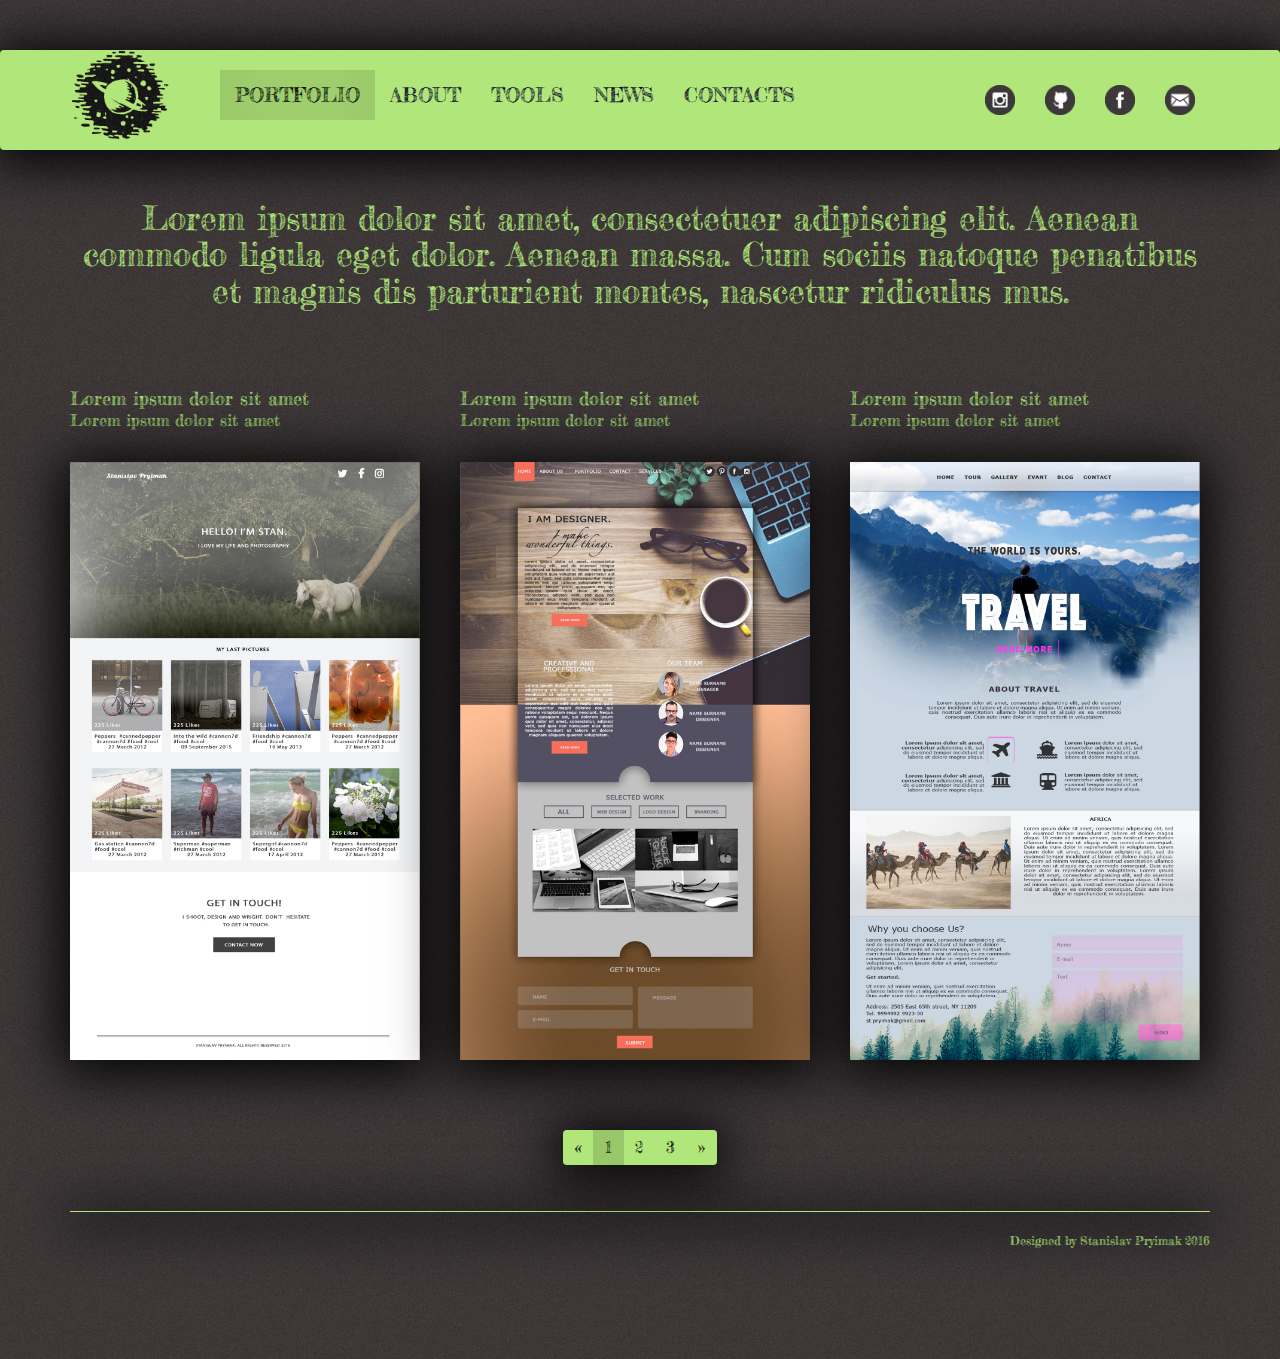
==== index.html @ afab1bfb "initial commit" ====
<!DOCTYPE html>
<html lang="en">
  <head>
    <meta charset="utf-8">
    <meta http-equiv="X-UA-Compatible" content="IE=edge">
    <meta name="viewport" content="width=device-width, initial-scale=1">
    <link href="https://fonts.googleapis.com/css?family=Fredericka+the+Great|Open+Sans|Questrial" rel="stylesheet">
    <!-- The above 3 meta tags *must* come first in the head; any other head content must come *after* these tags -->
    <title>Portfolio_SP</title>

    <!-- Bootstrap -->
    <link href="css/bootstrap.min.css" rel="stylesheet">
    <link href="css/style.css" rel="stylesheet">


    <!-- HTML5 shim and Respond.js for IE8 support of HTML5 elements and media queries -->
    <!-- WARNING: Respond.js doesn't work if you view the page via file:// -->
    <!--[if lt IE 9]>
      <script src="https://oss.maxcdn.com/html5shiv/3.7.3/html5shiv.min.js"></script>
      <script src="https://oss.maxcdn.com/respond/1.4.2/respond.min.js"></script>
    <![endif]-->
    <style type="text/css">
body {background-image: url(images/bg.jpg)}
    </style>
  </head>
  <body>  
<header>
	    <nav class="navbar navbar-default menu">
		  <div class="container">
		    <!-- Brand and toggle get grouped for better mobile display -->
		    <div class="navbar-header">
		      <button type="button" class="navbar-toggle collapsed" data-toggle="collapse" data-target="#bs-example-navbar-collapse-1" aria-expanded="false">
		        <span class="sr-only">Toggle navigation</span>
		        <span class="icon-bar"></span>
		        <span class="icon-bar"></span>
		        <span class="icon-bar"></span>
		      </button>
		      <a class="navbar-brand" href="#"><img src="images/logo1.png" alt="logo"></a>
		    </div>

		    <!-- Collect the nav links, forms, and other content for toggling -->
		    <div class="collapse navbar-collapse" id="bs-example-navbar-collapse-1">
		      <ul class="nav navbar-nav">
		        <li class="active-link"><a href="#">Portfolio</a></li>
		        <li><a href="#">About</a></li>
		        <li><a href="#">Tools</a></li>
		        <li><a href="#">News</a></li>
		        <li><a href="#">Contacts</a></li>		   
		      </ul>
		    <ul class="nav navbar-nav navbar-right icons">
		    	<li><a href="#"><img src="images/instagram.png" height="30" width="30"></a></li>
		    	<li><a href="#"><img src="images/github.png" height="30" width="30"></a></li>
		    	<li><a href="#"><img src="images/facebook.png" height="30" width="30"></a></li>
		    	<li><a href="#"><img src="images/mail.png" height="30" width="30"></a></li>
		    </ul>
		     
		    
		    </div><!-- /.navbar-collapse -->
		    <span class="glyphicon glyphicon-globe globe"></span>
		  </div><!-- /.container-->

		</nav>
</header>

         <div class="content">
         	<div class="container">
               <div class="slogan">
                <h1>Lorem ipsum dolor sit amet, consectetuer adipiscing elit. Aenean commodo ligula eget dolor. Aenean massa. Cum sociis natoque penatibus et magnis dis parturient montes, nascetur ridiculus mus. </h1>
             </div>
                <div class="row">
                  <div class="card-row clearfix">
                    <div class="col-md-4">
                    	<div class="project">
                    		<h4>Lorem ipsum dolor sit amet</h4>
                    		<p>Lorem ipsum dolor sit amet</p>
                    		<a href="#"><img src="images/1.jpg" width="350"></a>
                    	</div>
                    </div>
                    <div class="col-md-4">
                    <div class="project">
                    		<h4>Lorem ipsum dolor sit amet</h4>
                    		<p>Lorem ipsum dolor sit amet</p>
                    		<a href="#"><img src="images/2.jpg" width="350"></a>
                    	</div>
                    </div>	
                    <div class="col-md-4">
                        <div class="project">
                    		<h4>Lorem ipsum dolor sit amet</h4>
                    		<p>Lorem ipsum dolor sit amet</p>
                    		<a href="#"><img src="images/3.jpg" width="350"></a>
                    	</div>
                    </div>	 	
                </div>
         	</div>

<nav class="pg" aria-label="Page navigation"> <!-- PAGGINATION -->
  <ul class="pagination">
    <li>
      <a href="#" aria-label="Previous">
        <span aria-hidden="true">&laquo;</span>
      </a>
    </li>
    <li class="active"><a href="#">1</a></li>
    <li><a href="#">2</a></li>
    <li><a href="#">3</a></li>
    <li>
      <a href="#" aria-label="Next">
        <span aria-hidden="true">&raquo;</span>
      </a>
    </li>
  </ul>
</nav>


          </div> 
        </div>

        <footer>
        	<div class="container">
             <hr>
             <p class="pull-right">Designed by Stanislav Pryimak 2016</p>
        	</div>
        </footer>


    <!-- jQuery (necessary for Bootstrap's JavaScript plugins) -->
    <script src="https://ajax.googleapis.com/ajax/libs/jquery/1.12.4/jquery.min.js"></script>
    <!-- Include all compiled plugins (below), or include individual files as needed -->
    <script src="js/bootstrap.min.js"></script>
    <script src="js/main.js"></script>
  </body>
</html>
---- css/style.css ----
body {
   font-family: 'Fredericka the Great', cursive;
   font-size: 16px;
   color: #040328;
   background-color: #b1e77a;
font-weight: normal;}

header {
	margin: 50px 0;
}
.menu {background-color: #b1e77a;
border: 0;
padding: 20px 0;
font-size: 20px;
-webkit-box-shadow: -1px 5px 53px 8px rgba(0,0,0,1);
-moz-box-shadow: -1px 5px 53px 8px rgba(0,0,0,1);
box-shadow: -1px 5px 53px 8px rgba(0,0,0,1);
}

.menu .container {position: relative;}


.navbar-brand {
	padding-right: 50px;

}

.navbar-brand img{
	position: relative;
	top: -35px;
	width: 100px;
	height: 90px;
}
.navbar-default .navbar-nav > li > a {
	color: #040328;
	text-transform: uppercase;

}
/*.navbar-default .navbar-nav > li.active-link > a*/
.navbar-default .navbar-nav > li.active-link > a {
-webkit-box-shadow: inset 3px 0px 64px 13px rgba(0,0,0,0.14);
-moz-box-shadow: inset 3px 0px 64px 13px rgba(0,0,0,0.14);
box-shadow: inset 3px 0px 64px 13px rgba(0,0,0,0.14);
	color: #000000;
}
.navbar-default .navbar-nav:not(.icons) > li > a:hover {
-webkit-box-shadow: inset 3px 0px 64px 13px rgba(0,0,0,0.14);
-moz-box-shadow: inset 3px 0px 64px 13px rgba(0,0,0,0.14);
box-shadow: inset 3px 0px 64px 13px rgba(0,0,0,0.14);
}

.globe {
	font-size: 25px;
	line-height: 50px;
	position: absolute;
	right: 20px;
	cursor: pointer;
	display: none;
}


.slogan {
	margin-bottom: 80px;
    }
.slogan h1{
	margin: 0;
	text-align: center;
	font-size: 33px;
	color: #b1e77a;
    }

.row p, h4{
    color: #b1e77a;
    margin: 0;
	text-align: left;
}

.row img{
	-webkit-box-shadow: -1px 5px 53px 8px rgba(0,0,0,1);
-moz-box-shadow: -1px 5px 53px 8px rgba(0,0,0,1);
box-shadow: -1px 5px 53px 8px rgba(0,0,0,1);
transition: all .5s;
}
.row img:hover {
	-webkit-box-shadow: 0px -1px 20px 12px rgba(177,231,122,0.43);
-moz-box-shadow: 0px -1px 20px 12px rgba(177,231,122,0.43);
box-shadow: 0px -1px 20px 12px rgba(177,231,122,0.43);
}

.project p{
	margin-bottom: 30px;
}

.card-row {
	margin-bottom: 50px;
}


.slogan h4{
    color: #b1e77a;
    margin: 0;
	text-align: left;

}
.pg {
	text-align: center;
    
}
.pagination> li > a, .pagination> li > span {
	color: #000000;
	background-color: #b1e77a;
	border: none;
} 


.pagination> li > a:hover {
color: #000000;
-webkit-box-shadow: inset 3px 0px 64px 13px rgba(0,0,0,0.14);
-moz-box-shadow: inset 3px 0px 64px 13px rgba(0,0,0,0.14);
box-shadow: inset 3px 0px 64px 13px rgba(0,0,0,0.14);
background-color: #b1e77a;
}
.pagination>.active>a, .pagination>.active>a:focus, .pagination>.active>a:hover, 
.pagination>.active>span, .pagination>.active>span:focus, .pagination>.active>span:hover{
	color: #000000;
	background-color: #b1e77a;
-webkit-box-shadow: inset 3px 0px 64px 13px rgba(0,0,0,0.14);
-moz-box-shadow: inset 3px 0px 64px 13px rgba(0,0,0,0.14);
box-shadow: inset 3px 0px 64px 13px rgba(0,0,0,0.14);
}

.pagination {
	-webkit-box-shadow: -1px 5px 53px 8px rgba(0,0,0,1);
-moz-box-shadow: -1px 5px 53px 8px rgba(0,0,0,1);
box-shadow: -1px 5px 53px 8px rgba(0,0,0,1);
transition: all .5s;
}

footer {
	margin-bottom: 100px;
}
footer hr {
	border-color: #b1e77a;
	-webkit-box-shadow: -1px 5px 53px 8px rgba(0,0,0,1);
-moz-box-shadow: -1px 5px 53px 8px rgba(0,0,0,1);
box-shadow: -1px 5px 53px 8px rgba(0,0,0,1);
}
footer p{
	color: #b1e77a;
	font-size: 12px;
}
	
/*Medium devices, Desktops */
@media only screen and (max-width: 992px) { 
  .navbar-brand {
	padding-right: 10px;
}

  .icons {
	display: none;
	position: absolute;
	right: 30px;
	top: 40px;
}
  .icons li{ 
  	float: none;
  }
  .icons li a {
  	padding: 5px;
  }

  .globe {
  	display: block;
  }
  .navbar-default .navbar-toggle:hover {
    background-color: #b1e77a;

}
.card-row {text-align: center;}
.card-row p,h4{text-align: center;}
.card-row h4{padding-top: 30px;}
.slogan {margin-bottom: 0;}
}

/* --- */
@media only screen and (min-width: 993px) {
	.icons {
		display: block !important;
	}
} 

/*Small devices, Tablets */
@media only screen and (max-width: 767px) {
	.menu {padding: 0;}
	.icons {
		display: block !important;
		position: relative;
		right: 0;
		top: 0;
	}
	.icons li {
		display: inline-block;
	}
	.globe {
		display: none;
	}
	.navbar-brand img{
	top: -15px;
	max-height: 50px;
	max-width: 50px;
}
.navbar-default .navbar-nav > li.active-link > a {
	border-bottom: 1px solid #3d383a;
	color: #000000;
	background: #b1e77a;
}
.navbar-nav > li > a {
	transition: all .3s;
}
.navbar-default .navbar-nav:not(.icons) > li > a:hover {
	border-bottom: 1px solid #3d383a;
	background: #b1e77a;
}
}


/*Extra Small devices, Tablets, Phones */
@media only screen and (max-width: 480px) {
	header,
	.slogan {
		margin-bottom: 30px;
	}
	.slogan h1 {
       font-size: 25px;
	} 
}
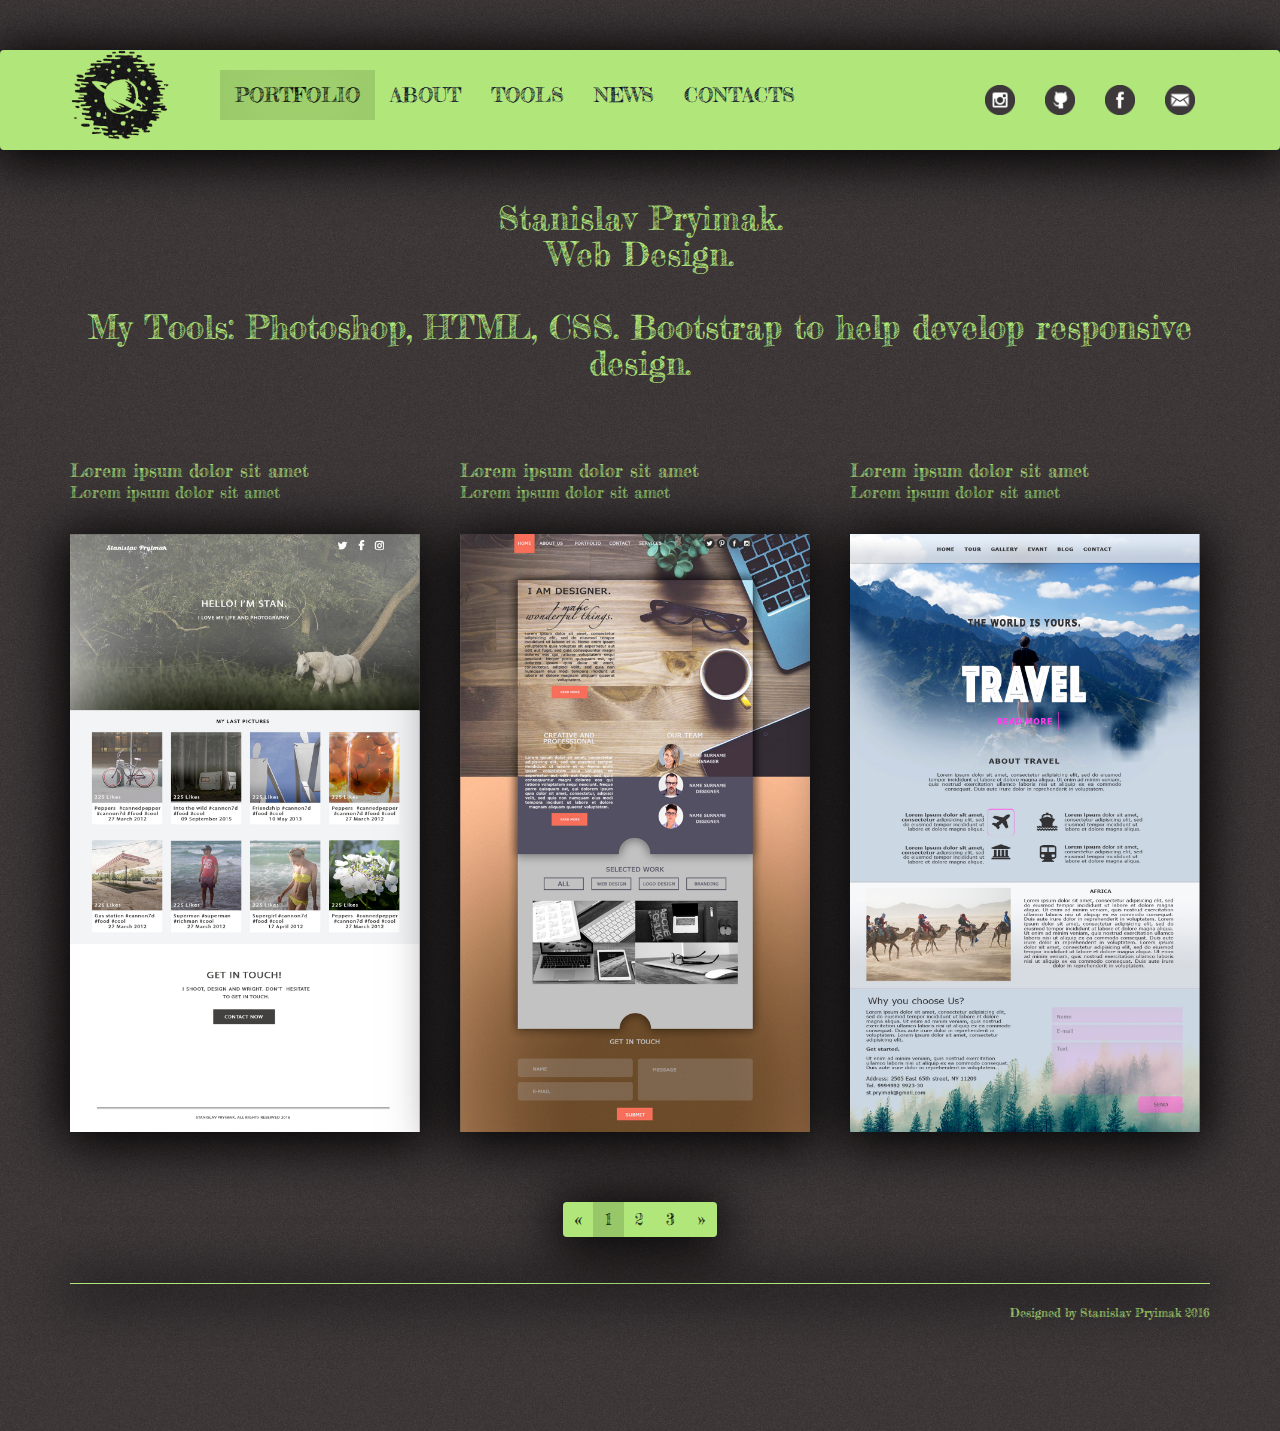
==== commit 1cb0dc74: "initiate commit" ====
--- a/index.html
+++ b/index.html
@@ -65,7 +65,8 @@
          <div class="content">
          	<div class="container">
                <div class="slogan">
-                <h1>Lorem ipsum dolor sit amet, consectetuer adipiscing elit. Aenean commodo ligula eget dolor. Aenean massa. Cum sociis natoque penatibus et magnis dis parturient montes, nascetur ridiculus mus. </h1>
+                <h1>Stanislav Pryimak. <br/> Web Design. <br/> <br/> My Tools: Photoshop, HTML, CSS. 
+                    Bootstrap to help develop responsive design. </h1>
              </div>
                 <div class="row">
                   <div class="card-row clearfix">
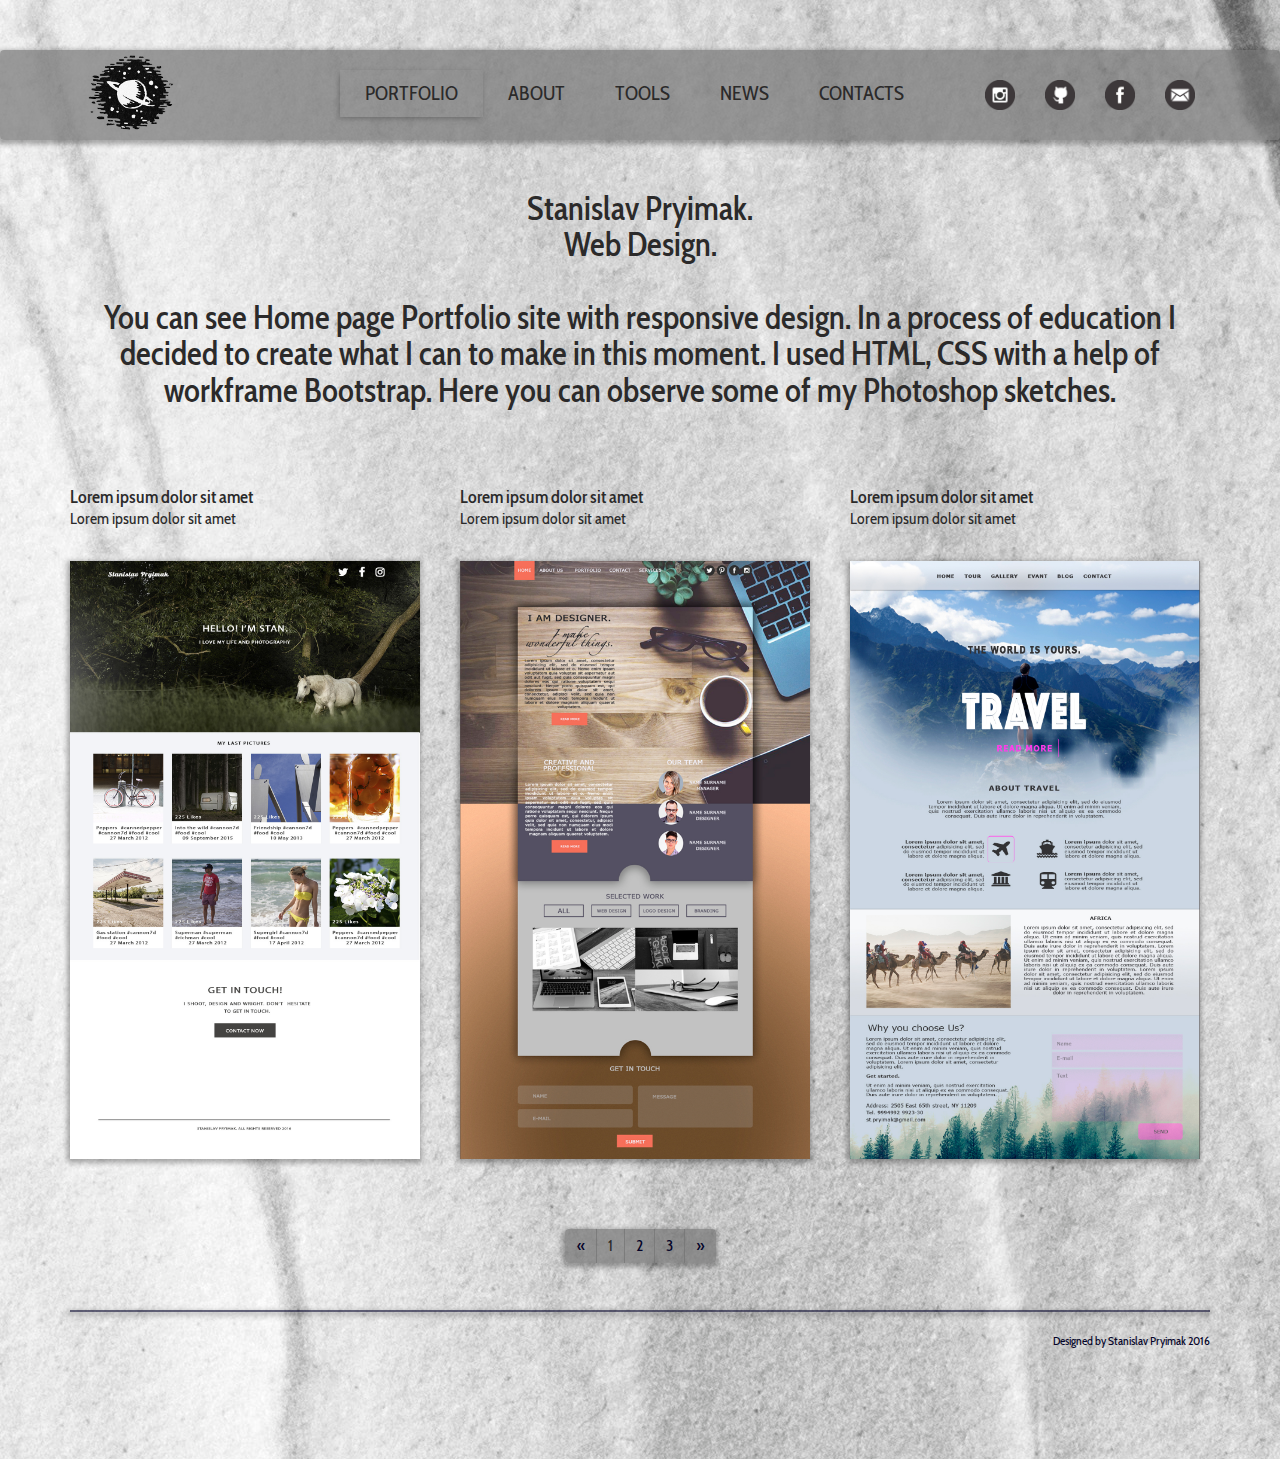
==== commit 271823ac: "initiate commite" ====
--- a/index.html
+++ b/index.html
@@ -4,7 +4,7 @@
     <meta charset="utf-8">
     <meta http-equiv="X-UA-Compatible" content="IE=edge">
     <meta name="viewport" content="width=device-width, initial-scale=1">
-    <link href="https://fonts.googleapis.com/css?family=Fredericka+the+Great|Open+Sans|Questrial" rel="stylesheet">
+    <link href="https://fonts.googleapis.com/css?family=Cabin+Condensed|Maven+Pro" rel="stylesheet">
     <!-- The above 3 meta tags *must* come first in the head; any other head content must come *after* these tags -->
     <title>Portfolio_SP</title>
 
@@ -19,9 +19,6 @@
       <script src="https://oss.maxcdn.com/html5shiv/3.7.3/html5shiv.min.js"></script>
       <script src="https://oss.maxcdn.com/respond/1.4.2/respond.min.js"></script>
     <![endif]-->
-    <style type="text/css">
-body {background-image: url(images/bg.jpg)}
-    </style>
   </head>
   <body>  
 <header>
@@ -40,7 +37,7 @@
 
 		    <!-- Collect the nav links, forms, and other content for toggling -->
 		    <div class="collapse navbar-collapse" id="bs-example-navbar-collapse-1">
-		      <ul class="nav navbar-nav">
+		      <ul class="nav navbar-nav menu_top">
 		        <li class="active-link"><a href="#">Portfolio</a></li>
 		        <li><a href="#">About</a></li>
 		        <li><a href="#">Tools</a></li>
@@ -65,8 +62,7 @@
          <div class="content">
          	<div class="container">
                <div class="slogan">
-                <h1>Stanislav Pryimak. <br/> Web Design. <br/> <br/> My Tools: Photoshop, HTML, CSS. 
-                    Bootstrap to help develop responsive design. </h1>
+                <h1>Stanislav Pryimak. <br/> Web Design. <br/> <br/>You can see Home page Portfolio site with responsive design. In a process of education I decided to create what I can to make in this moment. I used HTML, CSS with a help of workframe Bootstrap. Here you can observe some of my Photoshop sketches.   </h1>
              </div>
                 <div class="row">
                   <div class="card-row clearfix">
@@ -129,5 +125,6 @@
     <!-- Include all compiled plugins (below), or include individual files as needed -->
     <script src="js/bootstrap.min.js"></script>
     <script src="js/main.js"></script>
+     <script>document.write('<script src="http://' + (location.host || 'localhost').split(':')[0] + ':35729/livereload.js?snipver=1"></' + 'script>')</script>
   </body>
 </html> --- a/css/style.css
+++ b/css/style.css
@@ -1,20 +1,22 @@
 body {
-   font-family: 'Fredericka the Great', cursive;
+   font-family: 'Maven Pro', sans-serif;
+   font-family: 'Cabin Condensed', sans-serif;
    font-size: 16px;
    color: #040328;
-   background-color: #b1e77a;
-font-weight: normal;}
+   background-color: #737373;
+font-weight: normal;
+background-image: url(../images/bg.jpg)}
 
 header {
 	margin: 50px 0;
 }
-.menu {background-color: #b1e77a;
+.menu {background-color: rgba(115,115,115,0.7);
 border: 0;
 padding: 20px 0;
 font-size: 20px;
--webkit-box-shadow: -1px 5px 53px 8px rgba(0,0,0,1);
--moz-box-shadow: -1px 5px 53px 8px rgba(0,0,0,1);
-box-shadow: -1px 5px 53px 8px rgba(0,0,0,1);
+-webkit-box-shadow: -1px 2px 5px 2px rgba(0,0,0,0.31);
+-moz-box-shadow: -1px 2px 5px 2px rgba(0,0,0,0.31);
+box-shadow: -1px 2px 5px 2px rgba(0,0,0,0.31);
 }
 
 .menu .container {position: relative;}
@@ -25,30 +27,42 @@
 
 }
 
-.navbar-brand img{
-	position: relative;
-	top: -35px;
-	width: 100px;
-	height: 90px;
+.navbar-brand img {
+    position: relative;
+    top: -35px;
+    width: 120px;
+    height: 90px;
+    margin-right: 100px;
+
+}
+
+.navbar-nav>li>a {
+    padding-top: 10px;
+    padding-bottom: 10px;
+    line-height: 27px;
 }
 .navbar-default .navbar-nav > li > a {
-	color: #040328;
+	color: #2b2a2a;
 	text-transform: uppercase;
-
-}
+}
+
 /*.navbar-default .navbar-nav > li.active-link > a*/
 .navbar-default .navbar-nav > li.active-link > a {
--webkit-box-shadow: inset 3px 0px 64px 13px rgba(0,0,0,0.14);
--moz-box-shadow: inset 3px 0px 64px 13px rgba(0,0,0,0.14);
-box-shadow: inset 3px 0px 64px 13px rgba(0,0,0,0.14);
-	color: #000000;
+-webkit-box-shadow: -1px 2px 6px -1px rgba(0,0,0,0.31);
+-moz-box-shadow: -1px 2px 6px -1px rgba(0,0,0,0.31);
+box-shadow: -1px 2px 6px -1px rgba(0,0,0,0.31);
+	color: #2b2a2a;
+
 }
 .navbar-default .navbar-nav:not(.icons) > li > a:hover {
--webkit-box-shadow: inset 3px 0px 64px 13px rgba(0,0,0,0.14);
--moz-box-shadow: inset 3px 0px 64px 13px rgba(0,0,0,0.14);
-box-shadow: inset 3px 0px 64px 13px rgba(0,0,0,0.14);
-}
-
+-webkit-box-shadow: -1px 2px 6px -1px rgba(0,0,0,0.31);
+-moz-box-shadow: -1px 2px 6px -1px rgba(0,0,0,0.31);
+box-shadow: -1px 2px 6px -1px rgba(0,0,0,0.31);
+}
+.navbar-default .navbar-nav:not(.icons) > li > a {
+	padding-left: 25px;
+	padding-right: 25px;
+}
 .globe {
 	font-size: 25px;
 	line-height: 50px;
@@ -66,25 +80,25 @@
 	margin: 0;
 	text-align: center;
 	font-size: 33px;
-	color: #b1e77a;
+	color: #2b2a2a;
     }
 
 .row p, h4{
-    color: #b1e77a;
+    color: #2b2a2a;
     margin: 0;
 	text-align: left;
 }
 
 .row img{
-	-webkit-box-shadow: -1px 5px 53px 8px rgba(0,0,0,1);
--moz-box-shadow: -1px 5px 53px 8px rgba(0,0,0,1);
-box-shadow: -1px 5px 53px 8px rgba(0,0,0,1);
+	-webkit-box-shadow: -1px 2px 5px 2px rgba(0,0,0,0.31);
+-moz-box-shadow: -1px 2px 5px 2px rgba(0,0,0,0.31);
+box-shadow: -1px 2px 5px 2px rgba(0,0,0,0.31);
 transition: all .5s;
+width: 350px;
+height: 598px;
 }
 .row img:hover {
-	-webkit-box-shadow: 0px -1px 20px 12px rgba(177,231,122,0.43);
--moz-box-shadow: 0px -1px 20px 12px rgba(177,231,122,0.43);
-box-shadow: 0px -1px 20px 12px rgba(177,231,122,0.43);
+opacity: .8;
 }
 
 .project p{
@@ -97,7 +111,7 @@
 
 
 .slogan h4{
-    color: #b1e77a;
+    color: #2b2a2a;
     margin: 0;
 	text-align: left;
 
@@ -107,32 +121,39 @@
     
 }
 .pagination> li > a, .pagination> li > span {
-	color: #000000;
-	background-color: #b1e77a;
+	background-color: rgba(115,115,115,0.7);
+	color: rgba(115,115,115,0.7);
 	border: none;
 } 
 
+.pagination>li>a, .pagination>li>span {
+    position: relative;
+    float: left;
+    padding: 6px 12px;
+    margin-left: -1px;
+    line-height: 1.42857143;
+    color: #040328;
+    text-decoration: none;
+}
 
 .pagination> li > a:hover {
-color: #000000;
--webkit-box-shadow: inset 3px 0px 64px 13px rgba(0,0,0,0.14);
--moz-box-shadow: inset 3px 0px 64px 13px rgba(0,0,0,0.14);
-box-shadow: inset 3px 0px 64px 13px rgba(0,0,0,0.14);
-background-color: #b1e77a;
+ color: #040328;
+-webkit-box-shadow: -1px 2px 5px 2px rgba(0,0,0,0.31);
+-moz-box-shadow: -1px 2px 5px 2px rgba(0,0,0,0.31);
+box-shadow: -1px 2px 5px 2px rgba(0,0,0,0.31);
+background-color: rgba(115,115,115,0.7);
 }
 .pagination>.active>a, .pagination>.active>a:focus, .pagination>.active>a:hover, 
 .pagination>.active>span, .pagination>.active>span:focus, .pagination>.active>span:hover{
-	color: #000000;
-	background-color: #b1e77a;
--webkit-box-shadow: inset 3px 0px 64px 13px rgba(0,0,0,0.14);
--moz-box-shadow: inset 3px 0px 64px 13px rgba(0,0,0,0.14);
-box-shadow: inset 3px 0px 64px 13px rgba(0,0,0,0.14);
+	color: #2b2a2a;
+	background-color: rgba(115,115,115,0.7);
+
 }
 
 .pagination {
-	-webkit-box-shadow: -1px 5px 53px 8px rgba(0,0,0,1);
--moz-box-shadow: -1px 5px 53px 8px rgba(0,0,0,1);
-box-shadow: -1px 5px 53px 8px rgba(0,0,0,1);
+	-webkit-box-shadow: -1px 2px 5px 2px rgba(0,0,0,0.31);
+-moz-box-shadow: -1px 2px 5px 2px rgba(0,0,0,0.31);
+box-shadow: -1px 2px 5px 2px rgba(0,0,0,0.31);
 transition: all .5s;
 }
 
@@ -140,13 +161,14 @@
 	margin-bottom: 100px;
 }
 footer hr {
-	border-color: #b1e77a;
-	-webkit-box-shadow: -1px 5px 53px 8px rgba(0,0,0,1);
--moz-box-shadow: -1px 5px 53px 8px rgba(0,0,0,1);
-box-shadow: -1px 5px 53px 8px rgba(0,0,0,1);
+	 opacity: 0.6;
+	 border: 1px solid #040328;
+	-webkit-box-shadow: -1px 2px 5px 2px rgba(0,0,0,0.31);
+-moz-box-shadow: -1px 2px 5px 2px rgba(0,0,0,0.31);
+box-shadow: -1px 2px 5px 2px rgba(0,0,0,0.31);
 }
 footer p{
-	color: #b1e77a;
+	 color: #040328;
 	font-size: 12px;
 }
 	
@@ -173,7 +195,9 @@
   	display: block;
   }
   .navbar-default .navbar-toggle:hover {
-    background-color: #b1e77a;
+    -webkit-box-shadow: -1px 2px 5px 2px rgba(0,0,0,0.31);
+-moz-box-shadow: -1px 2px 5px 2px rgba(0,0,0,0.31);
+box-shadow: -1px 2px 5px 2px rgba(0,0,0,0.31);
 
 }
 .card-row {text-align: center;}
@@ -205,21 +229,25 @@
 		display: none;
 	}
 	.navbar-brand img{
-	top: -15px;
+	top: -13px;
 	max-height: 50px;
-	max-width: 50px;
+	max-width: 70px;
 }
 .navbar-default .navbar-nav > li.active-link > a {
-	border-bottom: 1px solid #3d383a;
+	border-bottom: none;
 	color: #000000;
-	background: #b1e77a;
+	-webkit-box-shadow: -1px 2px 5px 2px rgba(0,0,0,0.31);
+-moz-box-shadow: -1px 2px 5px 2px rgba(0,0,0,0.31);
+box-shadow: -1px 2px 5px 2px rgba(0,0,0,0.31);
 }
 .navbar-nav > li > a {
 	transition: all .3s;
 }
 .navbar-default .navbar-nav:not(.icons) > li > a:hover {
-	border-bottom: 1px solid #3d383a;
-	background: #b1e77a;
+	border-bottom: none;
+	-webkit-box-shadow: -1px 2px 5px 2px rgba(0,0,0,0.31);
+-moz-box-shadow: -1px 2px 5px 2px rgba(0,0,0,0.31);
+box-shadow: -1px 2px 5px 2px rgba(0,0,0,0.31);
 }
 }
 
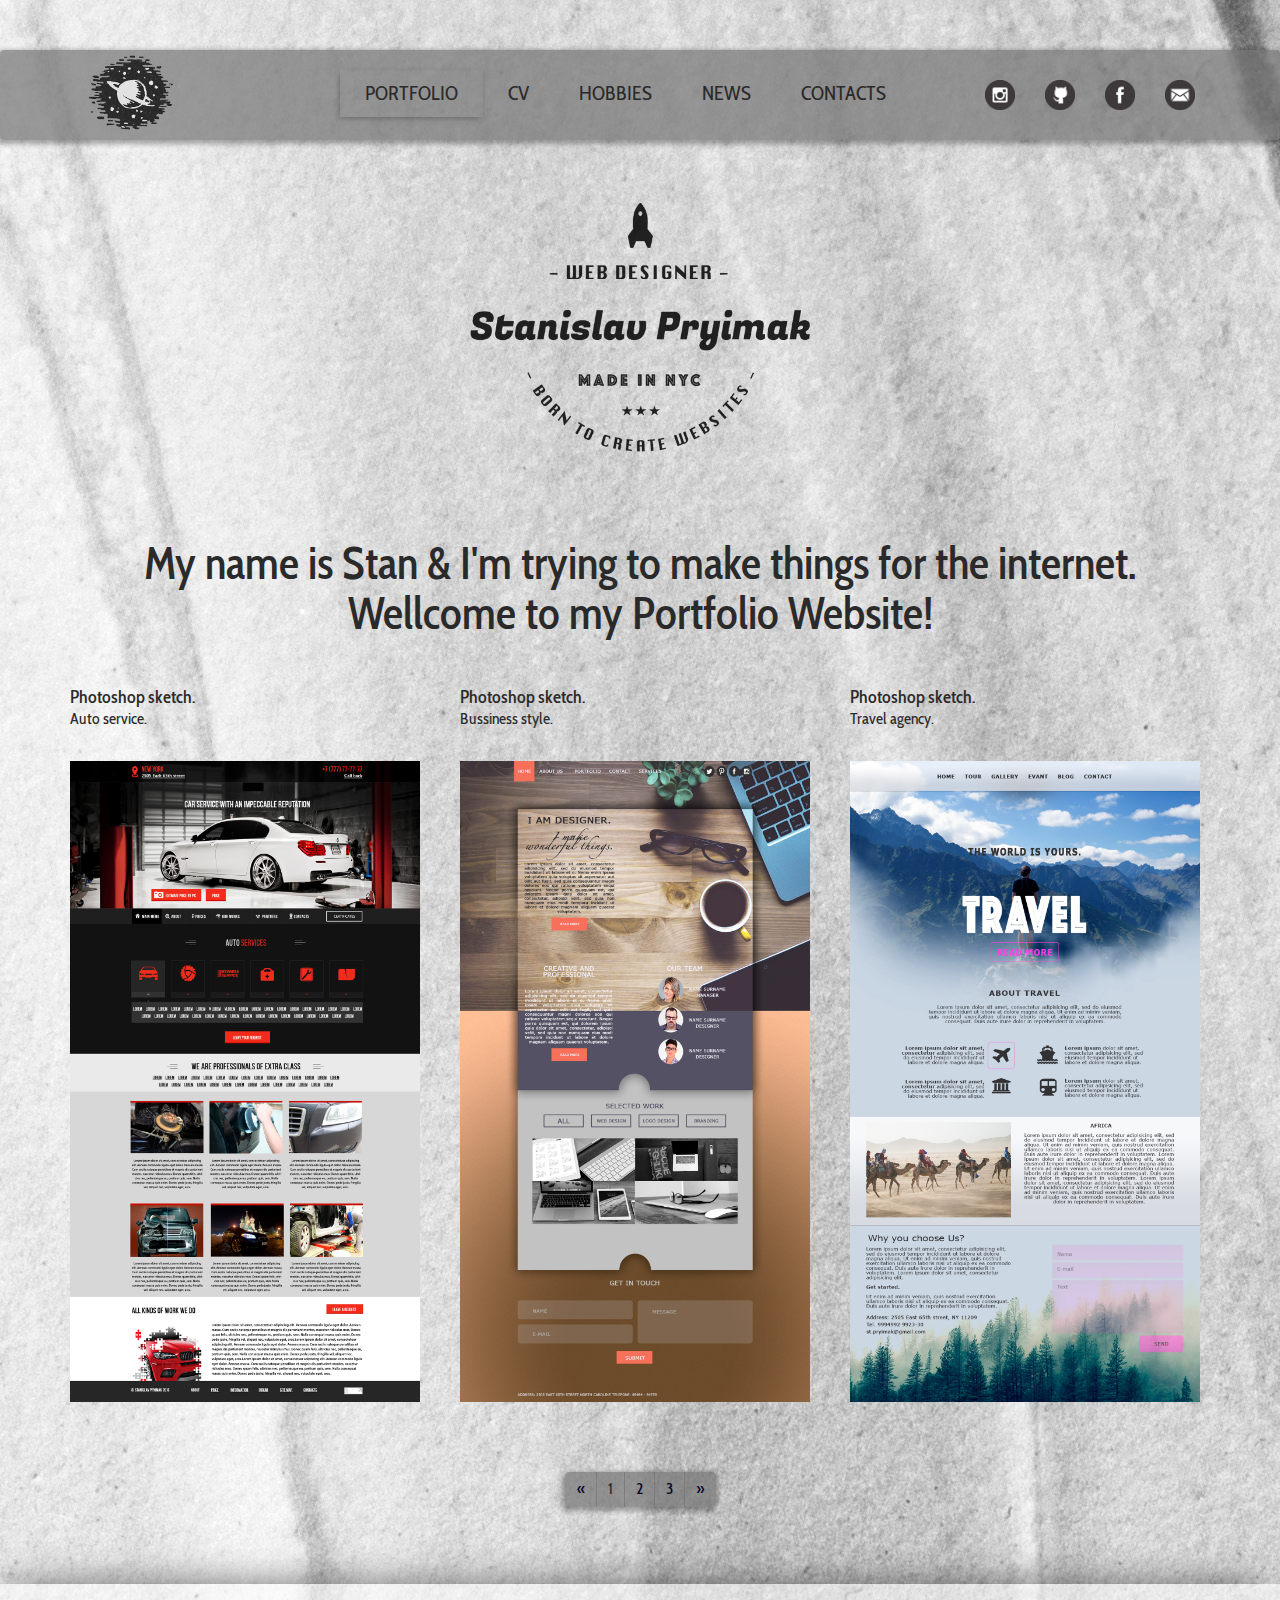
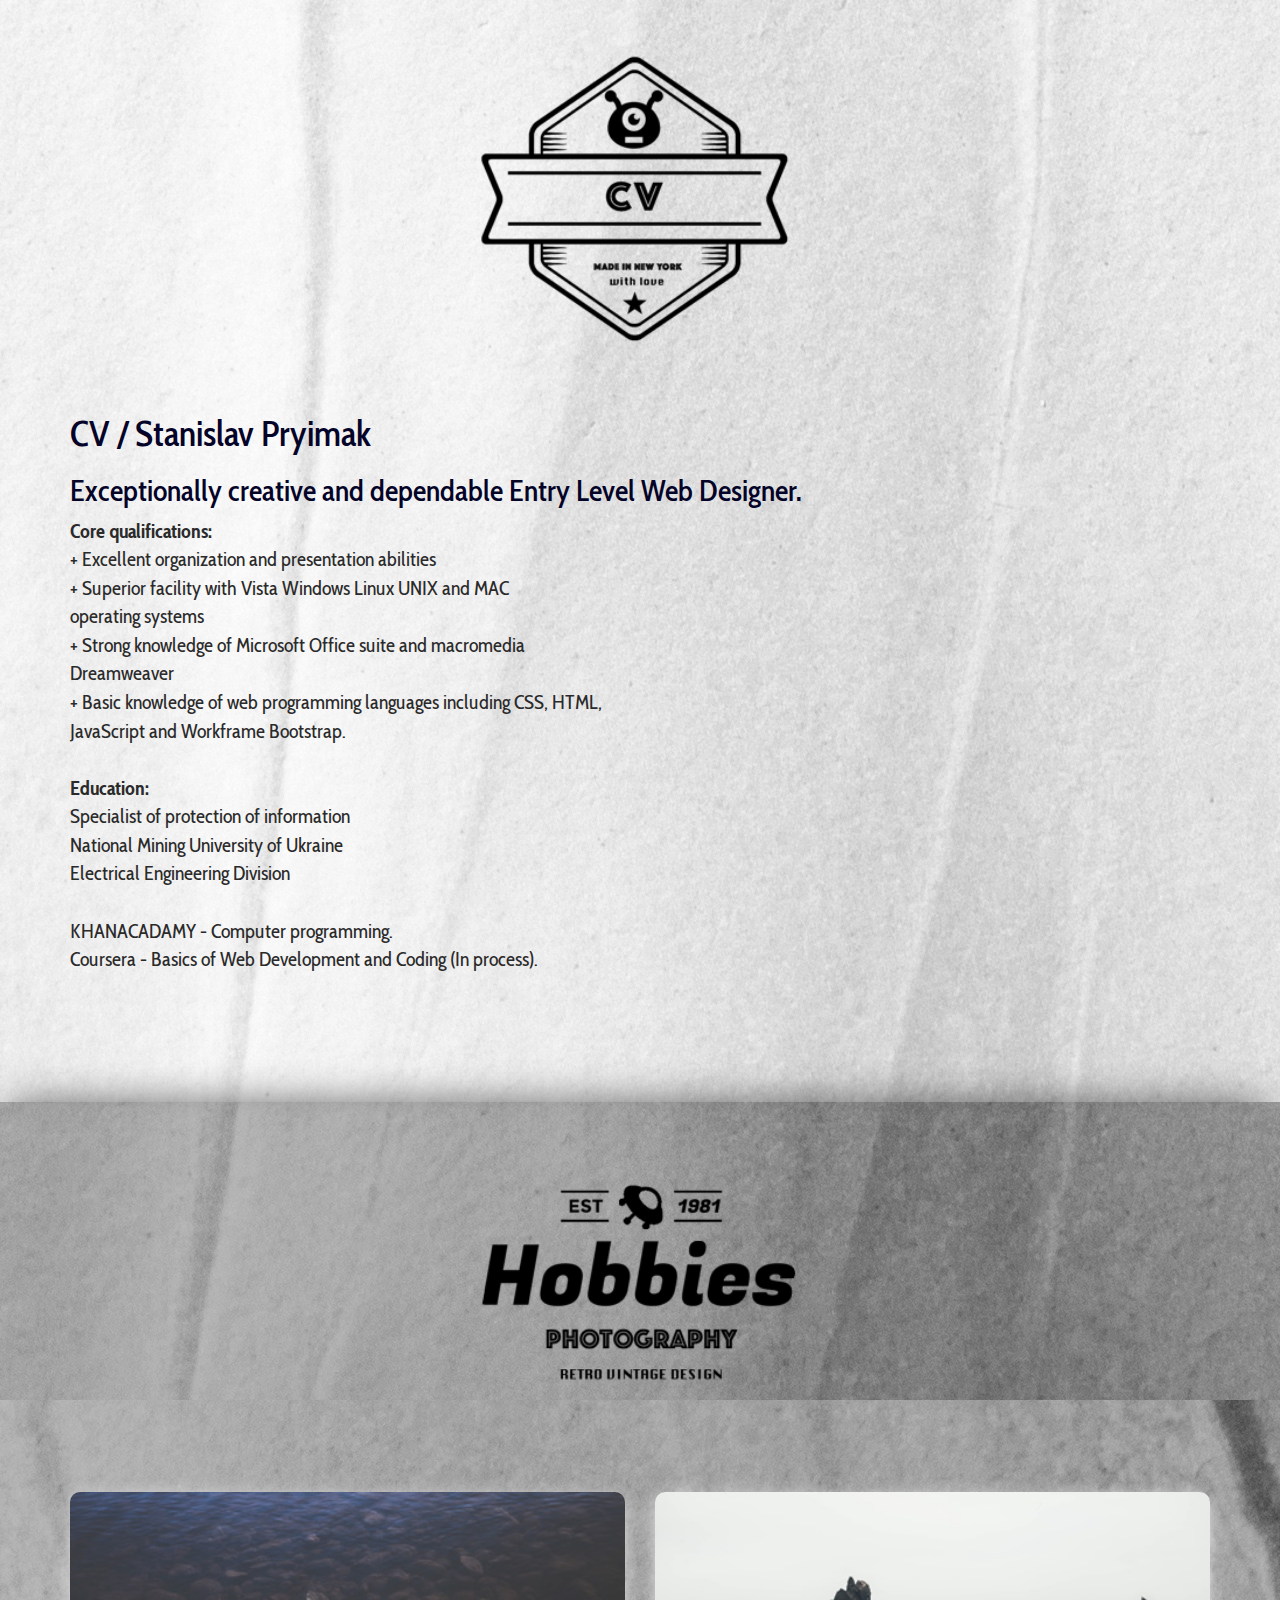
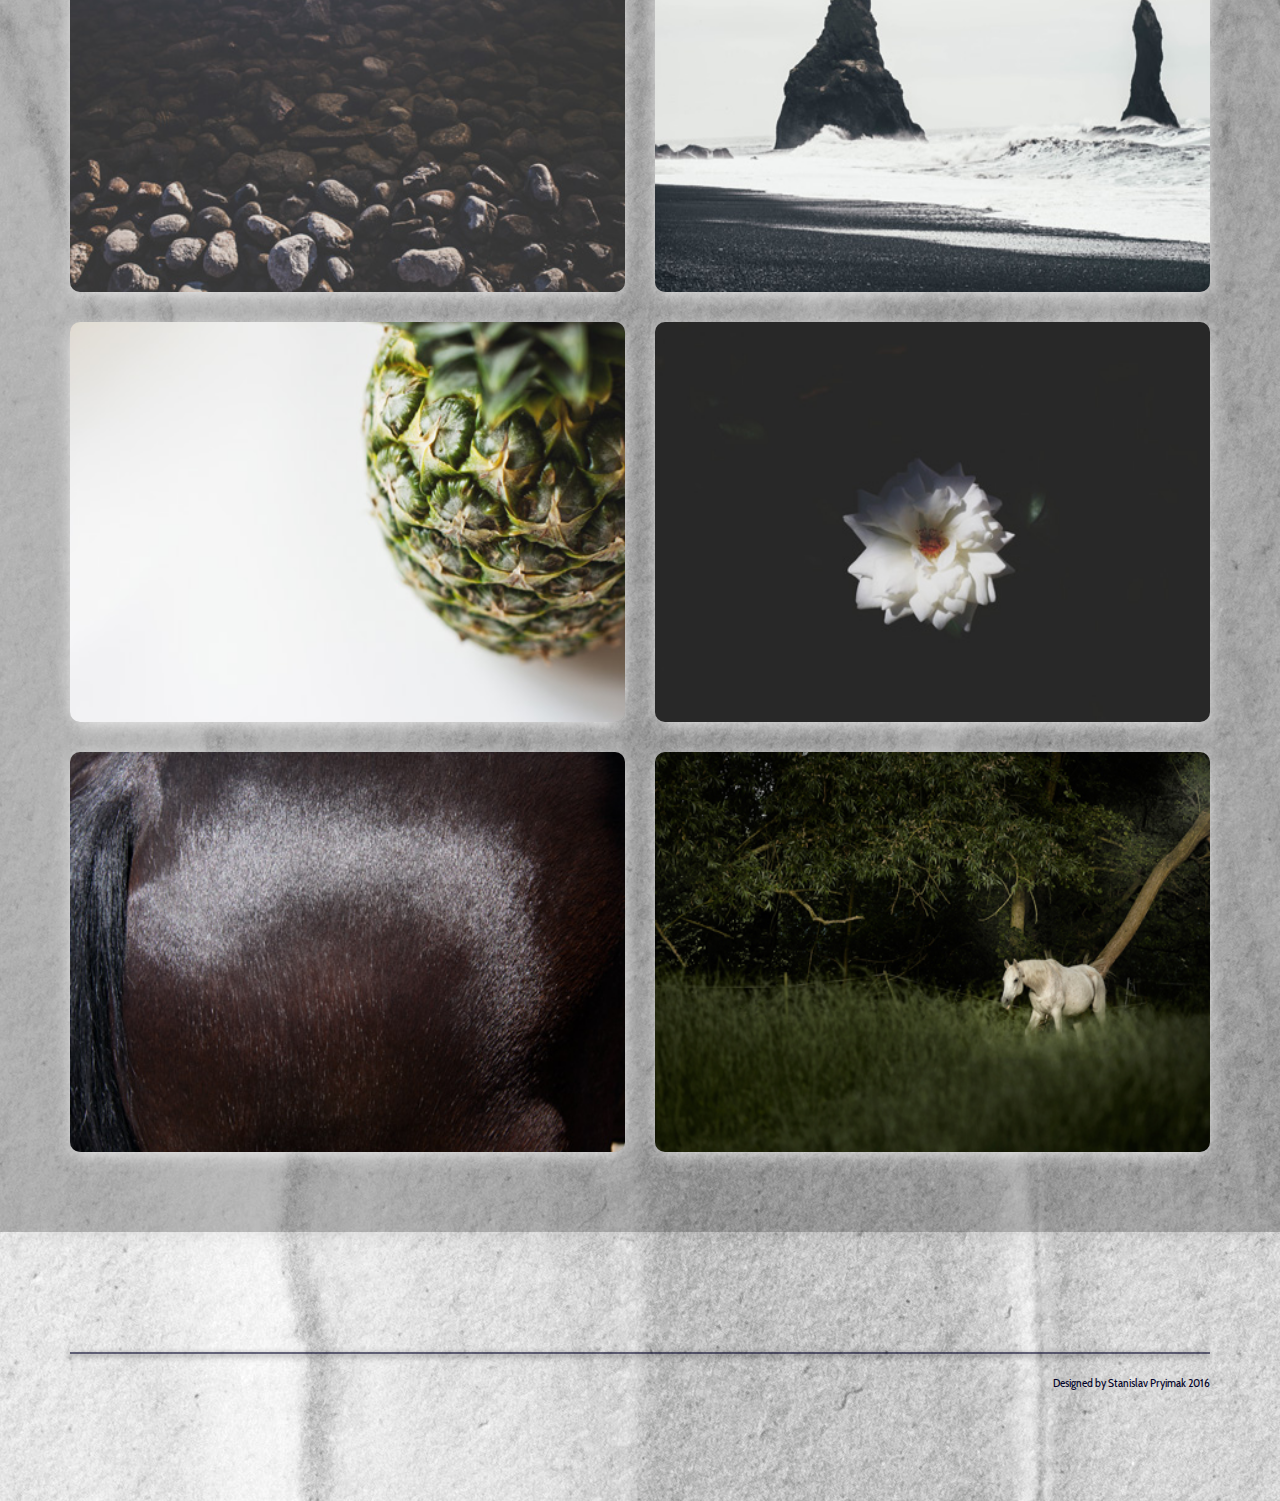
==== commit ac3e3b58: "Initiate commit" ====
--- a/index.html
+++ b/index.html
@@ -39,13 +39,13 @@
 		    <div class="collapse navbar-collapse" id="bs-example-navbar-collapse-1">
 		      <ul class="nav navbar-nav menu_top">
 		        <li class="active-link"><a href="#">Portfolio</a></li>
-		        <li><a href="#">About</a></li>
-		        <li><a href="#">Tools</a></li>
+		        <li><a href="#cv" target="_self" title="CV_Stanislav Pryimak">CV</a></li>
+		        <li><a href="#hobbies">Hobbies</a></li>
 		        <li><a href="#">News</a></li>
 		        <li><a href="#">Contacts</a></li>		   
 		      </ul>
 		    <ul class="nav navbar-nav navbar-right icons">
-		    	<li><a href="#"><img src="images/instagram.png" height="30" width="30"></a></li>
+		    	<li><a href="https://www.instagram.com/stan_nyc/" target="_blank"><img src="images/instagram.png" height="30" width="30"></a></li>
 		    	<li><a href="#"><img src="images/github.png" height="30" width="30"></a></li>
 		    	<li><a href="#"><img src="images/facebook.png" height="30" width="30"></a></li>
 		    	<li><a href="#"><img src="images/mail.png" height="30" width="30"></a></li>
@@ -55,42 +55,57 @@
 		    </div><!-- /.navbar-collapse -->
 		    <span class="glyphicon glyphicon-globe globe"></span>
 		  </div><!-- /.container-->
-
 		</nav>
 </header>
 
+<!-- --------------- LOGO Stanislav Pryimak --------------------- -->
+
+<div class="container">
+  <div class="row">
+    <div class="col-md-12">
+      <div class="logo_sp">
+        <a href="#"><img src="images/logo_sp.png" alt="logo Stanislav Pryimak"></a>
+      </div>
+      </div>
+    </div>
+  </div>
+<!-- ---------------------  Portfolio   ----------------------- -->
+
          <div class="content">
          	<div class="container">
+          <div class="logo_sp">
                <div class="slogan">
-                <h1>Stanislav Pryimak. <br/> Web Design. <br/> <br/>You can see Home page Portfolio site with responsive design. In a process of education I decided to create what I can to make in this moment. I used HTML, CSS with a help of workframe Bootstrap. Here you can observe some of my Photoshop sketches.   </h1>
+                <h1><br/> <br/>My name is Stan & I'm trying to make things for the internet.<br> Wellcome to my Portfolio Website!</h1>
              </div>
                 <div class="row">
                   <div class="card-row clearfix">
                     <div class="col-md-4">
                     	<div class="project">
-                    		<h4>Lorem ipsum dolor sit amet</h4>
-                    		<p>Lorem ipsum dolor sit amet</p>
+                    		<h4>Photoshop sketch.</h4>
+                    		<p>Auto service.</p>
                     		<a href="#"><img src="images/1.jpg" width="350"></a>
                     	</div>
                     </div>
                     <div class="col-md-4">
                     <div class="project">
-                    		<h4>Lorem ipsum dolor sit amet</h4>
-                    		<p>Lorem ipsum dolor sit amet</p>
+                    		<h4>Photoshop sketch.</h4>
+                    		<p>Bussiness style.</p>
                     		<a href="#"><img src="images/2.jpg" width="350"></a>
                     	</div>
                     </div>	
                     <div class="col-md-4">
                         <div class="project">
-                    		<h4>Lorem ipsum dolor sit amet</h4>
-                    		<p>Lorem ipsum dolor sit amet</p>
+                    		<h4>Photoshop sketch.</h4>
+                    		<p>Travel agency.</p>
                     		<a href="#"><img src="images/3.jpg" width="350"></a>
                     	</div>
                     </div>	 	
                 </div>
          	</div>
 
-<nav class="pg" aria-label="Page navigation"> <!-- PAGGINATION -->
+          <!----------------- PAGGINATION ------------------>
+
+<nav class="pg" aria-label="Page navigation"> 
   <ul class="pagination">
     <li>
       <a href="#" aria-label="Previous">
@@ -105,12 +120,93 @@
         <span aria-hidden="true">&raquo;</span>
       </a>
     </li>
-  </ul>
-</nav>
-
-
-          </div> 
-        </div>
+   </ul>
+  </nav>
+ </div> 
+</div>
+
+<!---------------------  CV  -------------------------- -->
+
+<section id="cv">
+
+<div class="container alien">
+  <div class="row">
+    <div class="col-md-12">
+      <a name="cv" href="#"><img src="images/alien.png" alt="#"></a>
+    </div>
+  </div>
+</div>
+
+  <div class="container">
+    <div class="row">
+      <div class="col-md-12">
+        <h1>CV / Stanislav Pryimak</h1>
+        <h2>Exceptionally creative and dependable Entry Level Web Designer.</h2>
+        <p><strong>Core qualifications:</strong><br> 
+
++ Excellent organization and presentation abilities<br> 
++ Superior facility with Vista Windows Linux UNIX and MAC<br>      operating systems<br> 
++ Strong knowledge of Microsoft Office suite and macromedia<br>  Dreamweaver<br> 
++ Basic knowledge of web programming languages including CSS, HTML,<br>  JavaScript and Workframe Bootstrap.<br> 
+<br> 
+<strong>Education:</strong><br> 
+Specialist of protection of information<br> 
+National Mining University of Ukraine<br> 
+Electrical Engineering Division<br> 
+<br> 
+KHANACADAMY - Computer programming.<br> 
+Coursera - Basics of Web Development and Coding (In process).<br> 
+<br></p>
+      </div>
+    </div>
+  </div>
+</section>
+
+
+<!-- ------------------- Hobby ------------------------- -->
+
+<section id="hobby">
+
+<div class="container ufo">
+  <div class="row">
+    <div class="col-md-12">
+      <a name="hobbies" href="#"><img src="images/ufo.png" alt="#"></a>
+    </div>
+  </div>
+</div>
+
+  <div class="container row1">
+    <div class="row">
+      <div class="col-md-6">
+      <a href="#"><img src="images/stones.jpg" class="img-responsive" alt="Responsive image"></a>
+      </div>
+      <div class="col-md-6">
+      <a href="#"><img src="images/rocks.jpeg" class="img-responsive" alt="Responsive image"></a>
+      </div>    
+    </div>
+  </div> 
+  <div class="container row2">
+    <div class="row">
+      <div class="col-md-6">
+      <a href="#"><img src="images/pineapple.jpg" class="img-responsive" alt="Responsive image"></a> 
+      </div>
+      <div class="col-md-6">
+      <a href="#"><img src="images/flower.jpeg" class="img-responsive" alt="Responsive image"></a>
+      </div>
+    </div>
+  </div>
+  <div class="container row3">
+    <div class="row">
+      <div class="col-md-6">
+      <a href="#"><img src="images/briz.jpg" class="img-responsive" alt="Responsive image"></a>
+      </div>
+      <div class="col-md-6">
+      <a href="#"><img src="images/palms.jpg" class="img-responsive" alt="Responsive image"></a>
+      </div>
+    </div>
+  </div>
+</section>
+
 
         <footer>
         	<div class="container">
--- a/css/style.css
+++ b/css/style.css
@@ -5,7 +5,8 @@
    color: #040328;
    background-color: #737373;
 font-weight: normal;
-background-image: url(../images/bg.jpg)}
+background-image: url(../images/bg.jpg);}
+
 
 header {
 	margin: 50px 0;
@@ -33,6 +34,7 @@
     width: 120px;
     height: 90px;
     margin-right: 100px;
+    opacity: .8;
 
 }
 
@@ -71,15 +73,24 @@
 	cursor: pointer;
 	display: none;
 }
+.row .logo_sp {
+	text-align: center;
+	;
+}
+.row .logo_sp img {
+	width: 350px;
+	height: 280px;
+    opacity: .85;
+}
 
 
 .slogan {
 	margin-bottom: 80px;
     }
 .slogan h1{
-	margin: 0;
-	text-align: center;
-	font-size: 33px;
+	margin: -30px;
+	text-align: center;
+	font-size: 45px;
 	color: #2b2a2a;
     }
 
@@ -89,8 +100,8 @@
 	text-align: left;
 }
 
-.row img{
-	-webkit-box-shadow: -1px 2px 5px 2px rgba(0,0,0,0.31);
+.row img:not (.logo_sp){
+-webkit-box-shadow: -1px 2px 5px 2px rgba(0,0,0,0.31);
 -moz-box-shadow: -1px 2px 5px 2px rgba(0,0,0,0.31);
 box-shadow: -1px 2px 5px 2px rgba(0,0,0,0.31);
 transition: all .5s;
@@ -157,6 +168,74 @@
 transition: all .5s;
 }
 
+/* -------------------- CV ----------------------*/
+
+#cv {
+	padding-bottom: 100px;
+	-webkit-box-shadow: -3px -13px 38px -14px rgba(0,0,0,0.57);
+-moz-box-shadow: -3px -13px 38px -14px rgba(0,0,0,0.57);
+box-shadow: -3px -13px 38px -14px rgba(0,0,0,0.57);
+}
+
+#cv .alien {
+	text-align: center;
+}
+#cv .alien img{
+	width: 350px;
+	margin-bottom: 20px;
+	margin-top: 40px;
+	opacity: 1!important;
+}
+section#cv {
+	margin-top: 50px;
+	margin-bottom: 0;
+	background: rgba(254, 254, 254, 0.5)
+}
+
+section#cv p {
+	font-size: 20px;
+}
+
+/* -------------------- Hobby ----------------------*/
+section#hobby {
+	background: rgba(40, 40, 40, 0.3);
+	padding-bottom: 50px;
+	margin-bottom: 100px;
+	-webkit-box-shadow: -3px -13px 38px -14px rgba(0,0,0,0.57);
+-moz-box-shadow: -3px -13px 38px -14px rgba(0,0,0,0.57);
+box-shadow: -3px -13px 38px -14px rgba(0,0,0,0.57);
+	
+}
+#hobby .ufo {
+	text-align: center;
+}
+#hobby .ufo img{
+	width: 350px;
+	margin-bottom: 40px;
+}
+.carousel-inner>.item>a>img, .carousel-inner>.item>img, .img-responsive, .thumbnail a>img, .thumbnail>img{
+	opacity: 1!important;
+	border-radius: 10px 10px 10px 10px;
+-moz-border-radius: 10px 10px 10px 10px;
+-webkit-border-radius: 10px 10px 10px 10px;
+border: 0px solid #000000;
+
+-webkit-box-shadow: 0px 4px 19px -4px rgba(250,250,250,1);
+-moz-box-shadow: 0px 4px 19px -4px rgba(250,250,250,1);
+box-shadow: 0px 4px 19px -4px rgba(250,250,250,1);
+}
+
+#hobby .row1,.row2,.row3 {
+	margin-bottom: 30px; 	
+}
+.carousel-inner>.item>a>img, .carousel-inner>.item>img, .img-responsive, .thumbnail a>img, .thumbnail>img {
+    display: block;
+    max-width: 100%;
+    height: 400px;
+}
+
+
+/* -------------------- Footer ----------------------*/
 footer {
 	margin-bottom: 100px;
 }
@@ -261,22 +340,38 @@
 	.slogan h1 {
        font-size: 25px;
 	} 
-}
-
-
-
-
-
-
-
-
-
-
-
-
-
-
-
-
-
-
+	.row .logo_sp img {
+	width: 175px;
+    height: 140px;
+    opacity: 0.85;
+}
+#cv .alien img {
+    width: 175px;
+    margin-bottom: 20px;
+    margin-top: 40px;
+    opacity: 1!important;
+}
+#hobby .ufo img {
+    width: 175px;
+    margin-bottom: 40px;
+}
+}
+
+
+
+
+
+
+
+
+
+
+
+
+
+
+
+
+
+
+
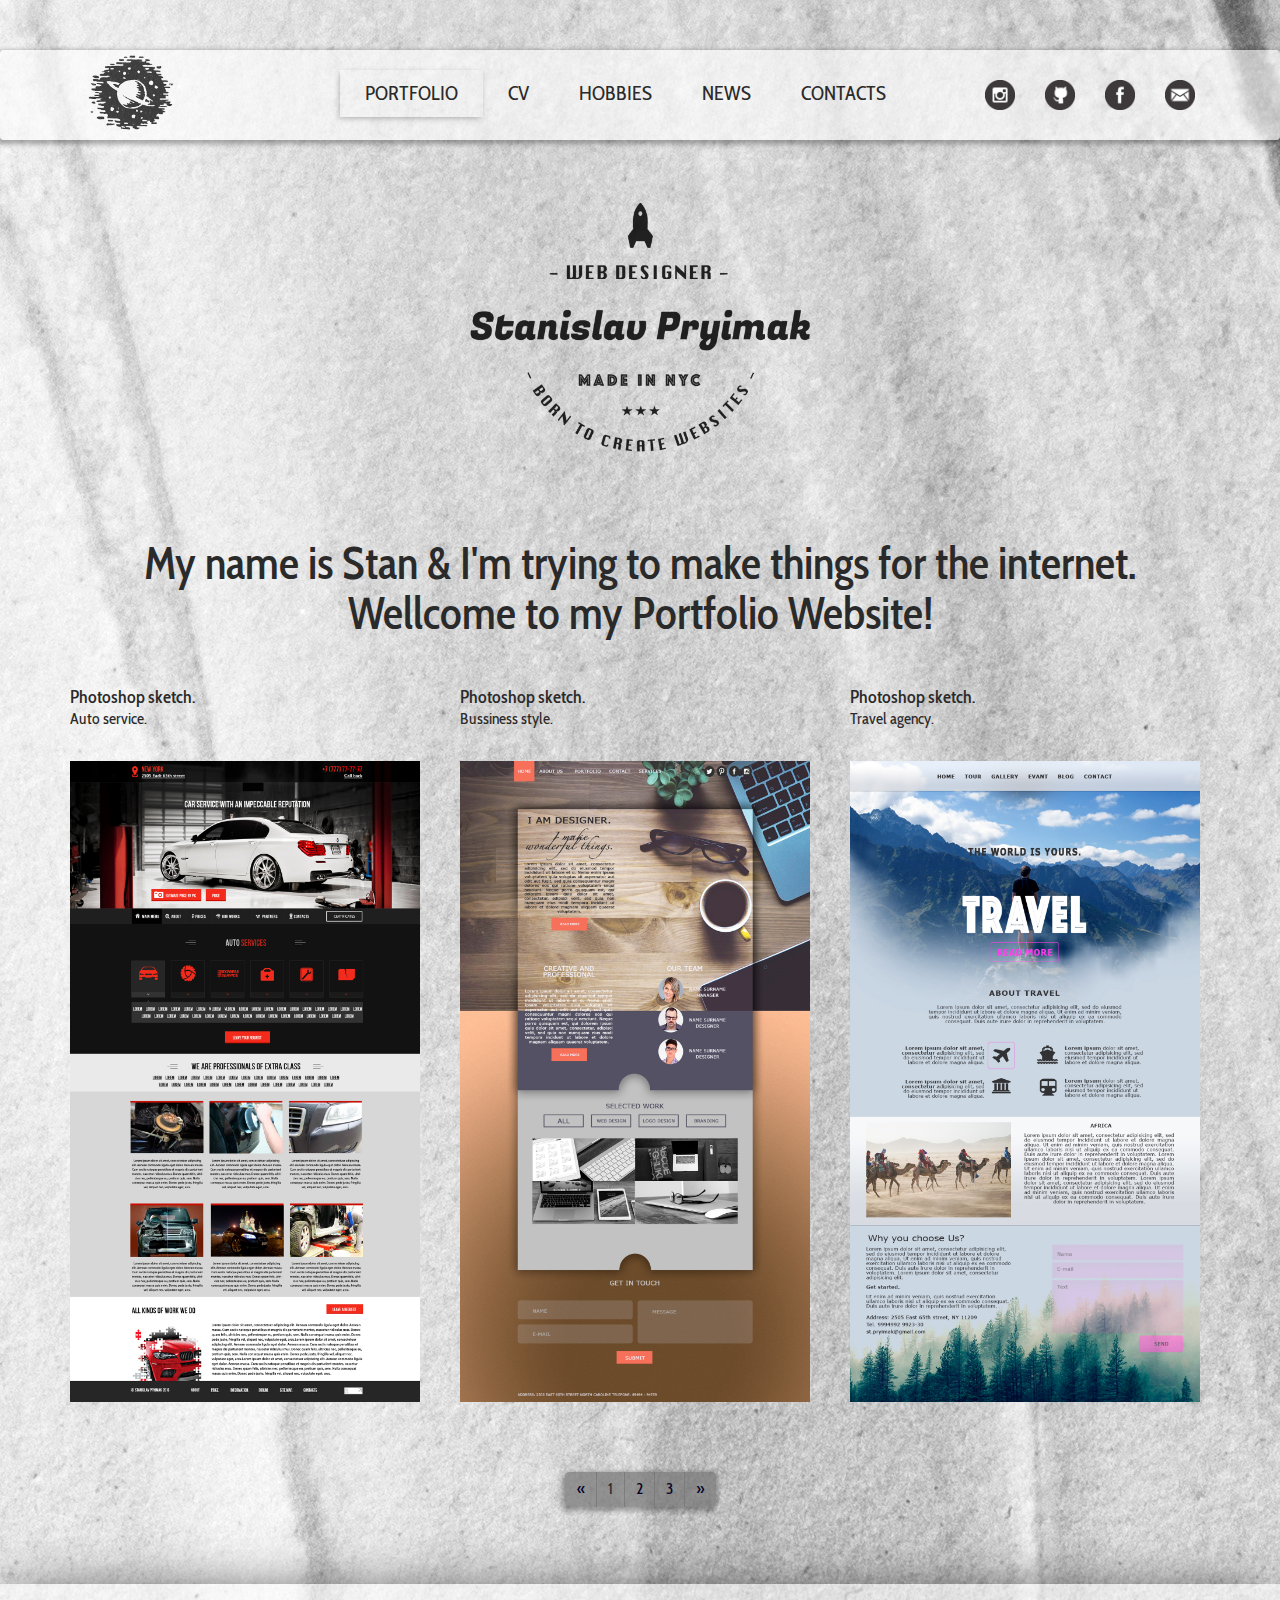
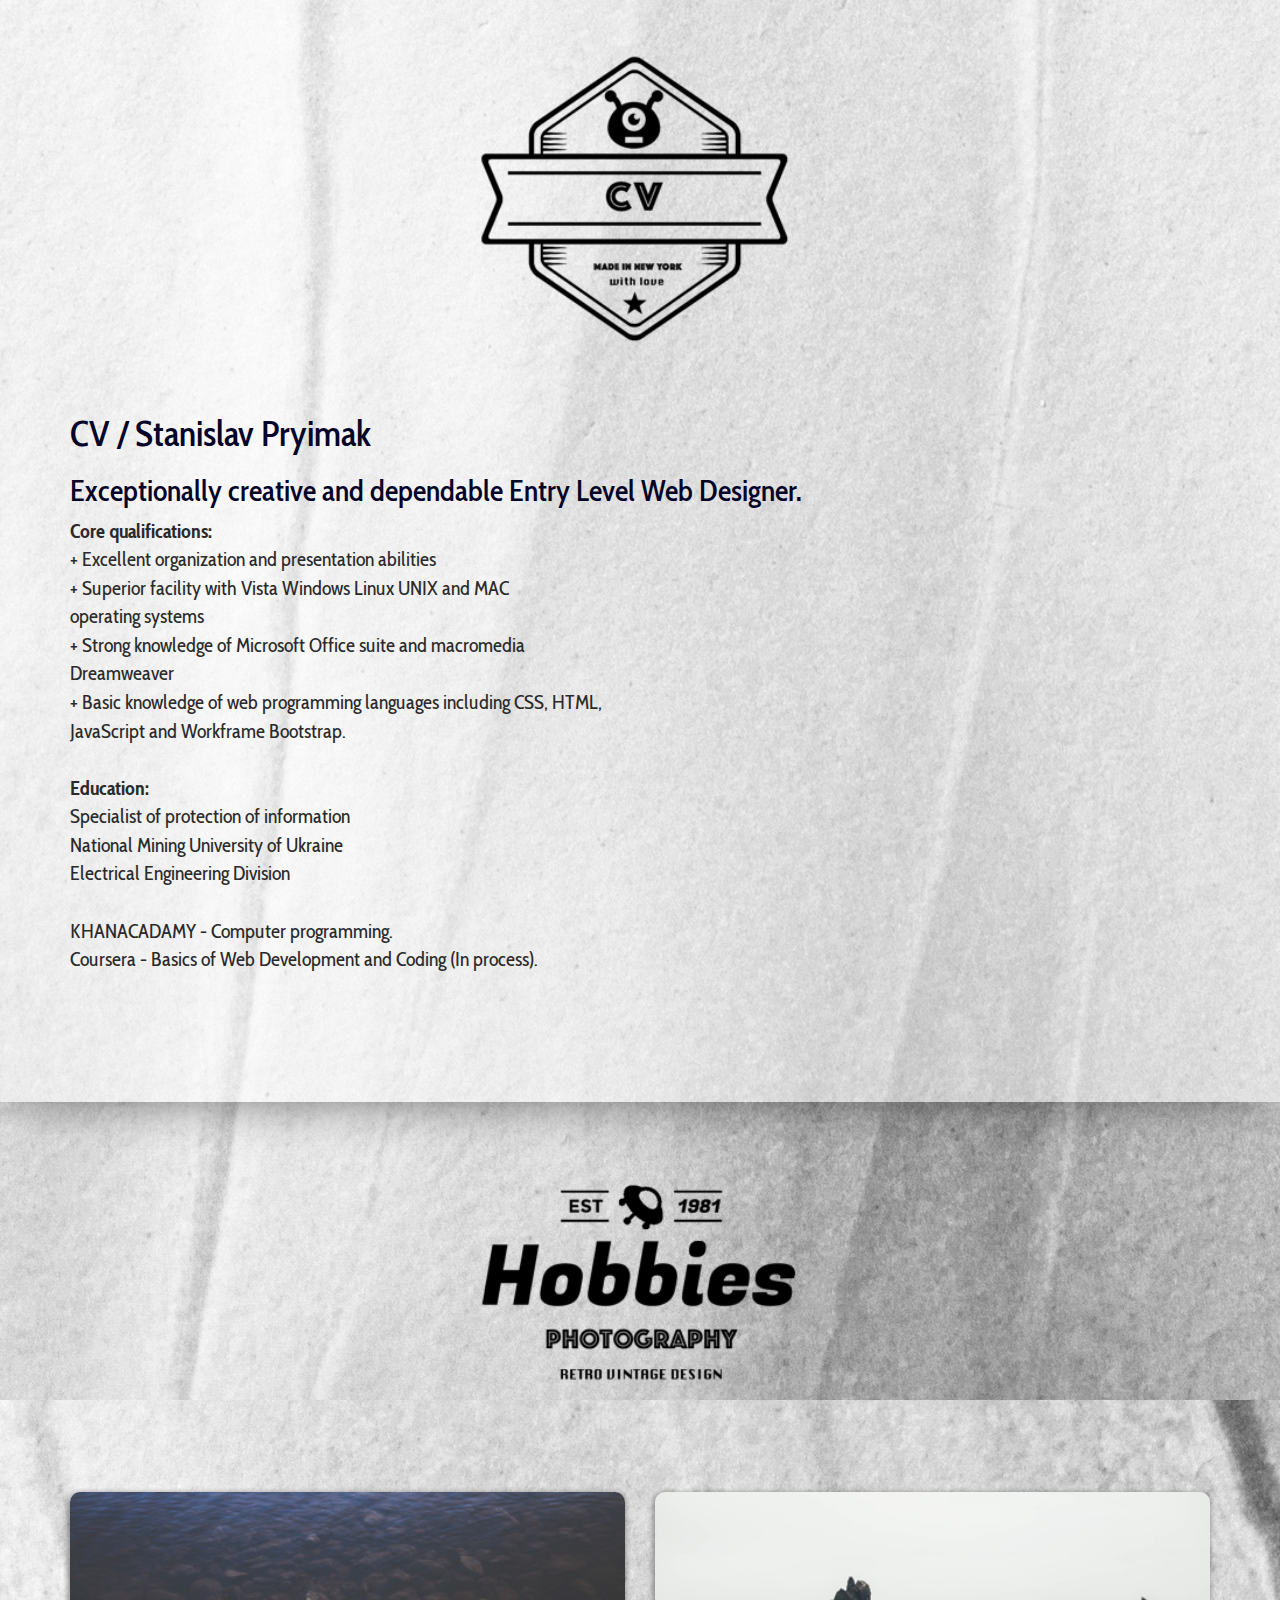
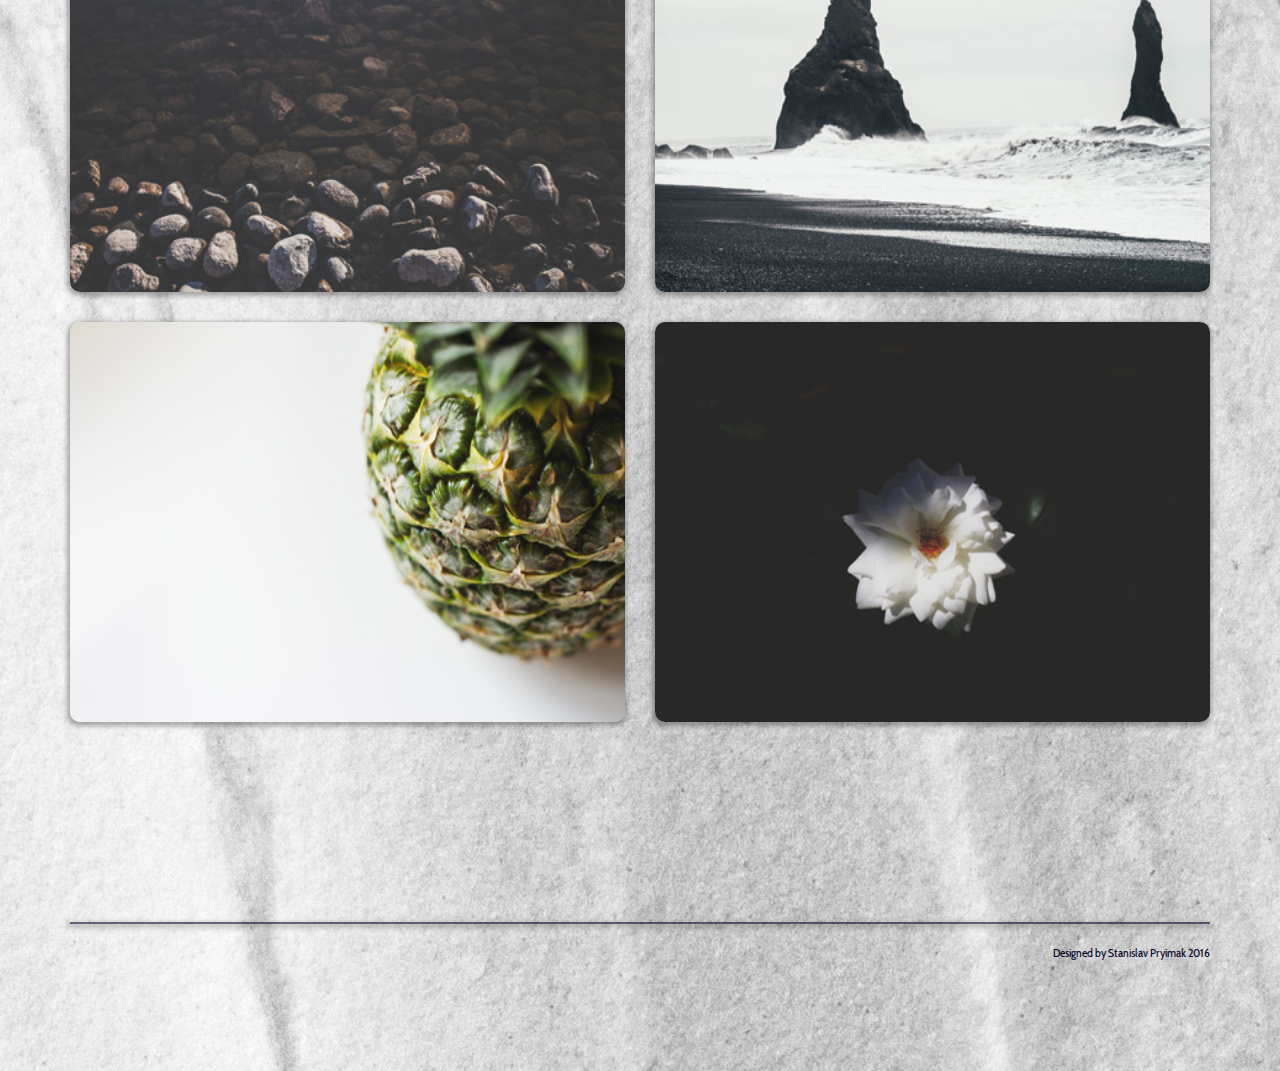
==== commit d850c1b1: "initiate commit" ====
--- a/index.html
+++ b/index.html
@@ -195,16 +195,6 @@
       </div>
     </div>
   </div>
-  <div class="container row3">
-    <div class="row">
-      <div class="col-md-6">
-      <a href="#"><img src="images/briz.jpg" class="img-responsive" alt="Responsive image"></a>
-      </div>
-      <div class="col-md-6">
-      <a href="#"><img src="images/palms.jpg" class="img-responsive" alt="Responsive image"></a>
-      </div>
-    </div>
-  </div>
 </section>
 
 
--- a/css/style.css
+++ b/css/style.css
@@ -11,7 +11,7 @@
 header {
 	margin: 50px 0;
 }
-.menu {background-color: rgba(115,115,115,0.7);
+.menu {background-color: rgba(255,255,255,0.6);
 border: 0;
 padding: 20px 0;
 font-size: 20px;
@@ -172,9 +172,9 @@
 
 #cv {
 	padding-bottom: 100px;
-	-webkit-box-shadow: -3px -13px 38px -14px rgba(0,0,0,0.57);
--moz-box-shadow: -3px -13px 38px -14px rgba(0,0,0,0.57);
-box-shadow: -3px -13px 38px -14px rgba(0,0,0,0.57);
+	-webkit-box-shadow: -2px 0px 55px -12px rgba(0,0,0,0.75);
+-moz-box-shadow: -2px 0px 55px -12px rgba(0,0,0,0.75);
+box-shadow: -2px 0px 55px -12px rgba(0,0,0,0.75);
 }
 
 #cv .alien {
@@ -198,13 +198,13 @@
 
 /* -------------------- Hobby ----------------------*/
 section#hobby {
-	background: rgba(40, 40, 40, 0.3);
+	/*background: rgba(40, 40, 40, 0.3);*/
 	padding-bottom: 50px;
 	margin-bottom: 100px;
-	-webkit-box-shadow: -3px -13px 38px -14px rgba(0,0,0,0.57);
+	/*-webkit-box-shadow: -3px -13px 38px -14px rgba(0,0,0,0.57);
 -moz-box-shadow: -3px -13px 38px -14px rgba(0,0,0,0.57);
-box-shadow: -3px -13px 38px -14px rgba(0,0,0,0.57);
-	
+box-shadow: -3px -13px 38px -14px rgba(0,0,0,0.57);*/
+
 }
 #hobby .ufo {
 	text-align: center;
@@ -220,9 +220,10 @@
 -webkit-border-radius: 10px 10px 10px 10px;
 border: 0px solid #000000;
 
--webkit-box-shadow: 0px 4px 19px -4px rgba(250,250,250,1);
--moz-box-shadow: 0px 4px 19px -4px rgba(250,250,250,1);
-box-shadow: 0px 4px 19px -4px rgba(250,250,250,1);
+-webkit-box-shadow: -1px 2px 5px 2px rgba(0,0,0,0.31);
+-moz-box-shadow: -1px 2px 5px 2px rgba(0,0,0,0.31);
+box-shadow: -1px 2px 5px 2px rgba(0,0,0,0.31);
+transition: all .5s;
 }
 
 #hobby .row1,.row2,.row3 {
@@ -355,23 +356,29 @@
     width: 175px;
     margin-bottom: 40px;
 }
-}
-
-
-
-
-
-
-
-
-
-
-
-
-
-
-
-
-
-
-
+.carousel-inner>.item>a>img, .carousel-inner>.item>img, .img-responsive, .thumbnail a>img, .thumbnail>img {
+    display: block;
+    max-width: 100%;
+    height: 100%;
+    margin-bottom: 20px;
+}
+}
+
+
+
+
+
+
+
+
+
+
+
+
+
+
+
+
+
+
+
